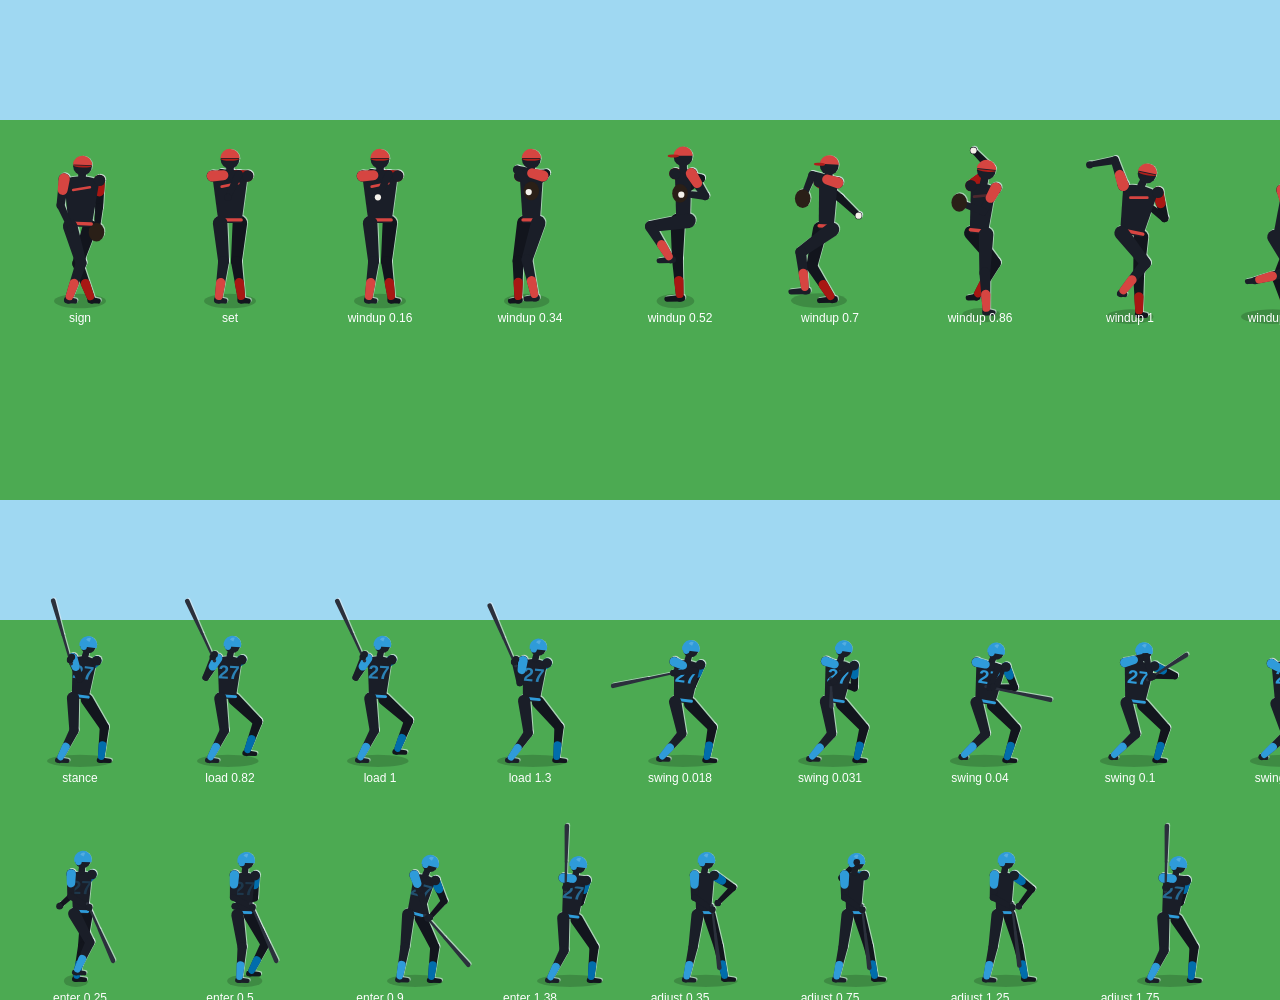
==== tools/poses.html @ 64b0436a "Add silhouette player rigs, 7 pitch types and bullpen - Players are now skeleton rigs (IK arms/legs," ====
<!doctype html>
<!-- Contact sheet of the player rig keyframes, for checking animations by eye.
     Serve the repo root and open /tools/poses.html -->
<html><head><meta charset="utf-8"><title>Pose sheet</title>
<style>body{margin:0;background:#4caa52;font:12px sans-serif}canvas{display:block}</style></head>
<body><canvas id="c"></canvas>
<script src="../js/util.js"></script><script src="../js/data.js"></script><script src="../js/sim.js"></script>
<script src="../js/render-bat.js"></script><script src="../js/rig.js"></script>
<script>
const c = document.getElementById('c'), ctx = c.getContext('2d');
const W = 1500, H = 1000; c.width = W; c.height = H;
ctx.fillStyle = '#4caa52'; ctx.fillRect(0, 0, W, H);
ctx.fillStyle = '#9fd8f2'; ctx.fillRect(0, 0, W, 120); ctx.fillRect(0, 500, W, 120);
function cell(i, row, label, draw) {
  const x = 80 + i * 150, y = row;
  draw(x, y);
  ctx.fillStyle = '#fff'; ctx.font = '12px sans-serif'; ctx.textAlign = 'center'; ctx.fillText(label, x, y + 22);
}
const color = '#d64541';
// Pitcher frames
const pt = [['sign'], ['set'], ['windup', 0.16], ['windup', 0.34], ['windup', 0.52], ['windup', 0.7], ['windup', 0.86], ['windup', 1.0], ['windup', 1.18], ['windup', 1.55]];
pt.forEach(([name, t], i) => {
  const r = BB.rig.makePitcher(); r.play(name, 0); r.time = 0; if (t) { r.t = 0; r.update(t); }
  cell(i, 300, name + (t != null ? ' ' + t : ''), (x, y) => BB.rig.drawPitcher(ctx, r, x, y, 26, color, 'R'));
});
// Batter frames
const bt = [['stance'], ['load', 0.82], ['load', 1.0], ['load', 1.3], ['swing', 0.018], ['swing', 0.031], ['swing', 0.04], ['swing', 0.1], ['swing', 0.2], ['swing', 0.34]];
bt.forEach(([name, t], i) => {
  const r = BB.rig.makeBatter(); r.play(name, 0, { ballY: 2.55 }); r.time = 0; if (t) { r.t = 0; r.update(t); }
  cell(i, 760, name + (t != null ? ' ' + t : ''), (x, y) => BB.rig.drawBatter(ctx, r, x, y, 22, '#2f9bd9', 'R', 27));
});
const rt = [['enter', 0.25], ['enter', 0.5], ['enter', 0.9], ['enter', 1.38], ['adjust', 0.35], ['adjust', 0.75], ['adjust', 1.25], ['adjust', 1.75]];
rt.forEach(([name, t], i) => {
  const r = BB.rig.makeBatter(); r.play(name, 0); r.time = 0; r.t = 0; r.update(t);
  cell(i, 980, name + ' ' + t, (x, y) => BB.rig.drawBatter(ctx, r, x + 40, y, 22, '#2f9bd9', 'R', 27));
});
// Lefties
const lp = BB.rig.makePitcher(); lp.play('windup', 0); lp.t = 0; lp.update(1.0);
cell(9, 520, 'LHP release', (x, y) => BB.rig.drawPitcher(ctx, lp, x, y, 26, '#6d4bb0', 'L'));
window.done = true;
</script></body></html>
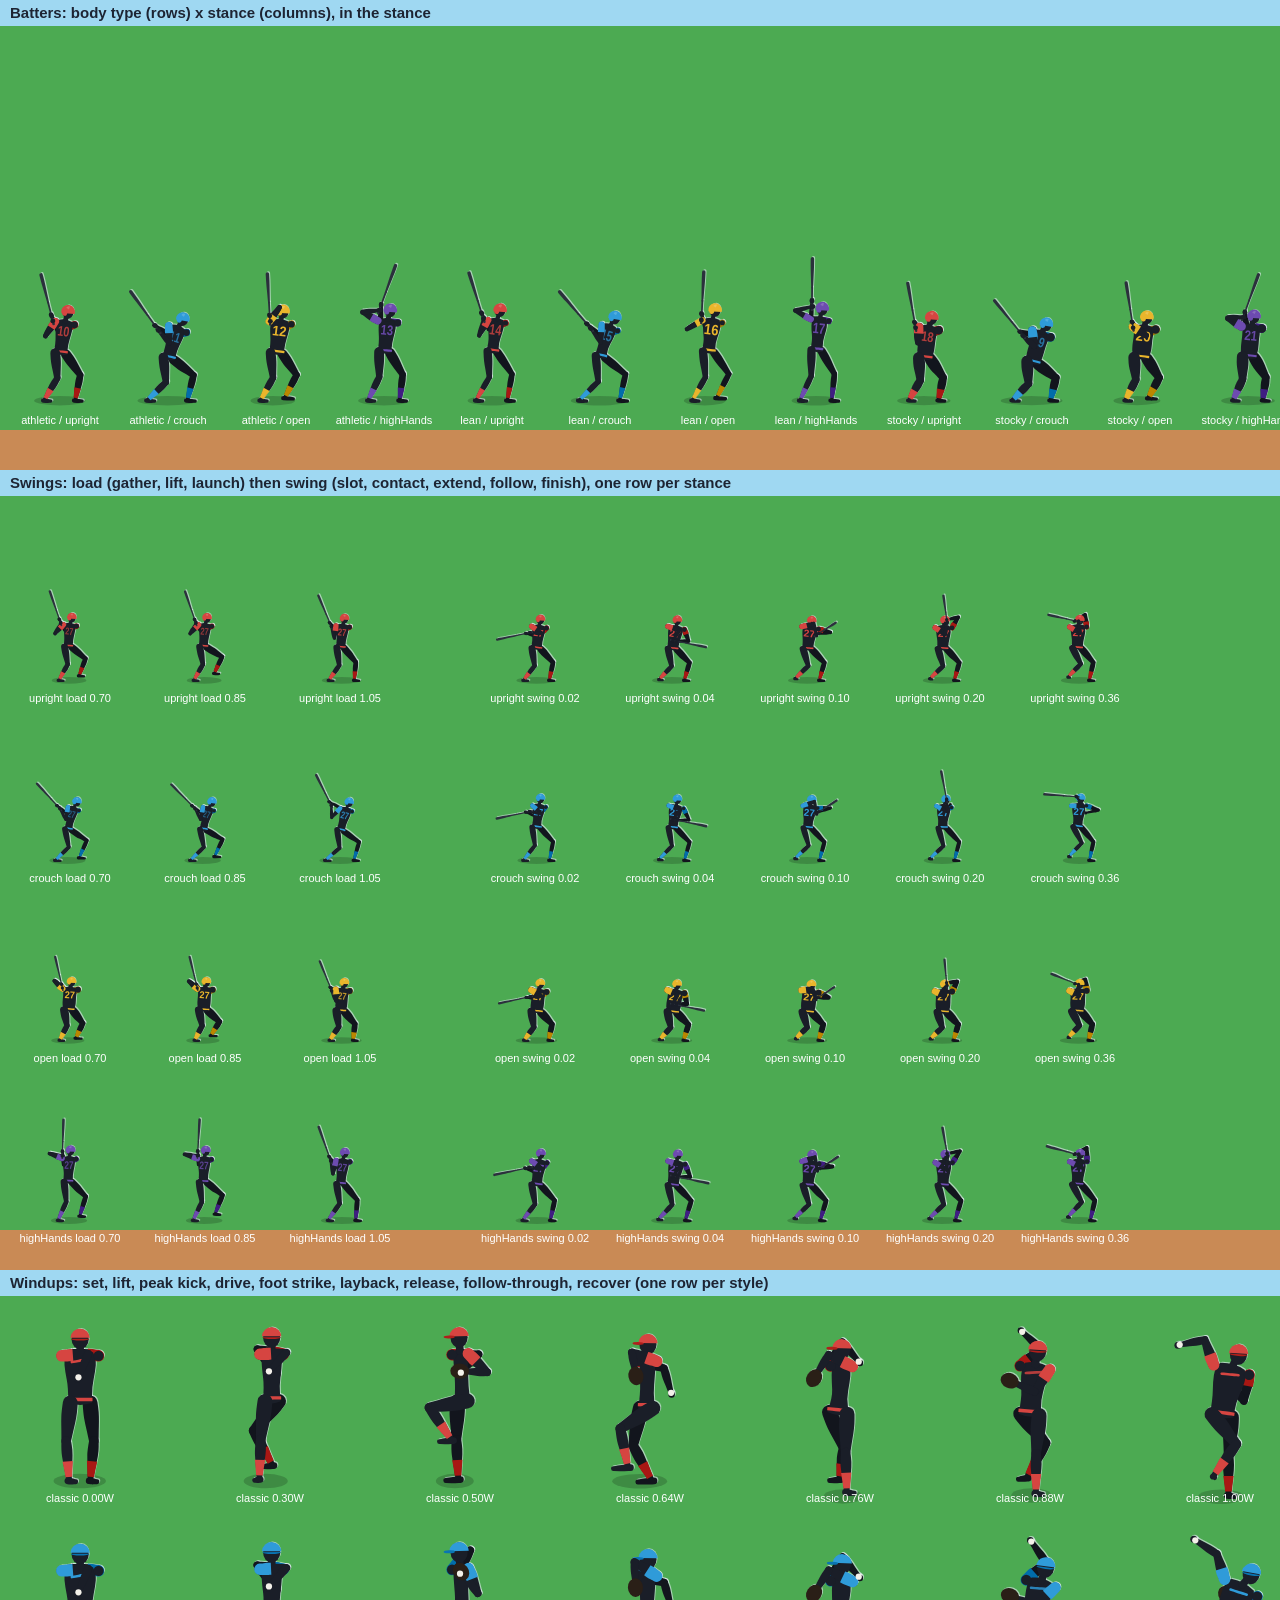
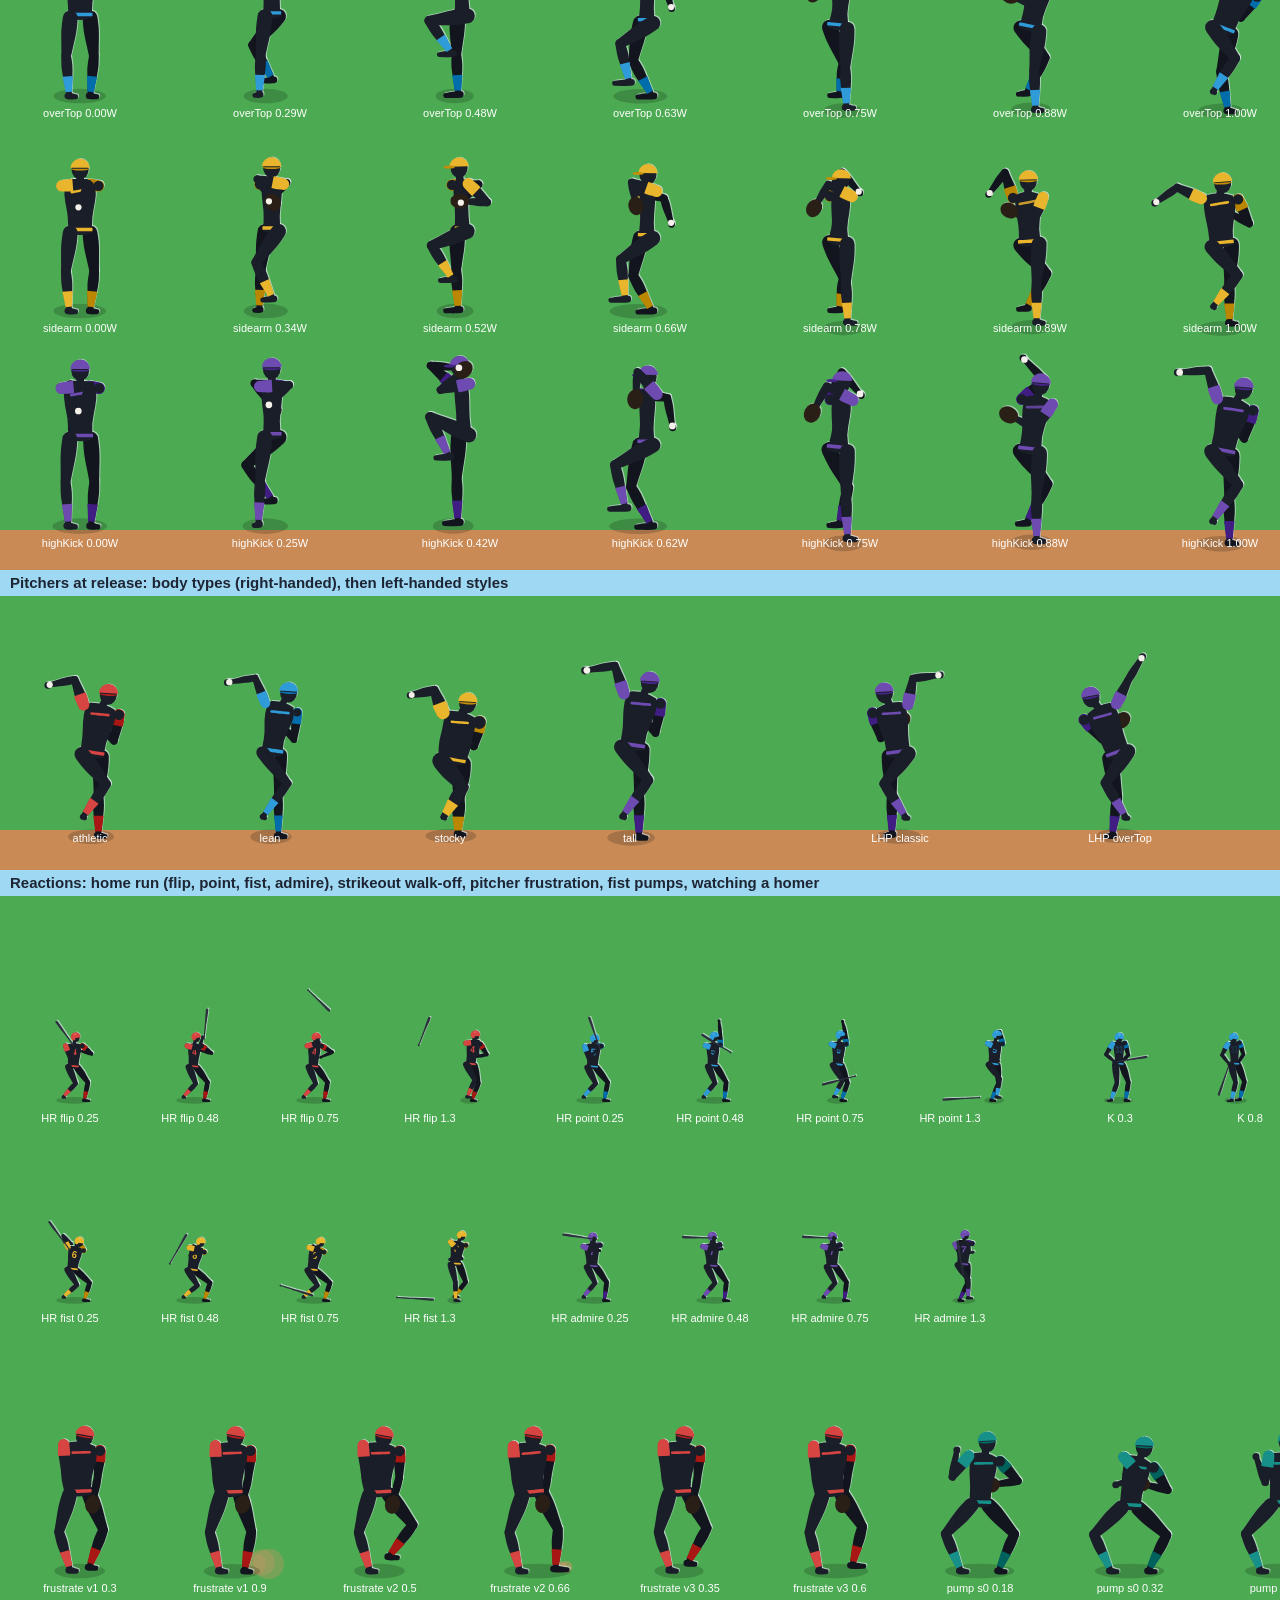
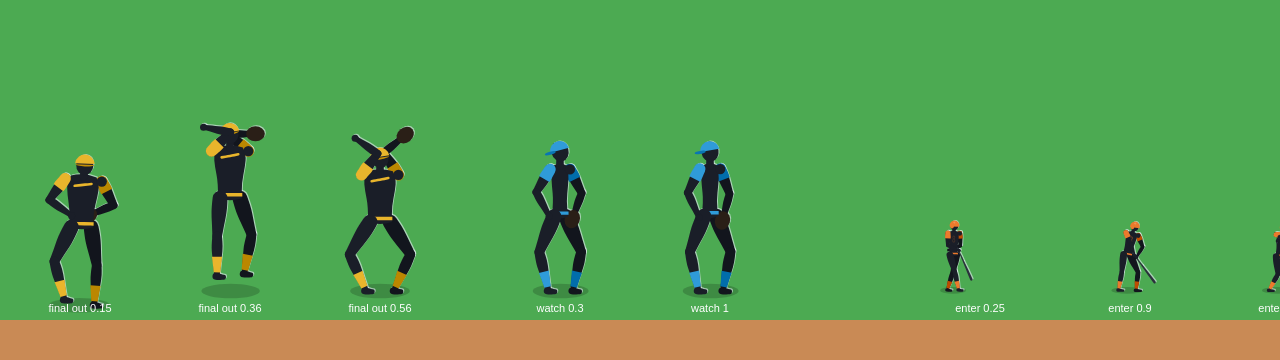
==== commit b59c3ca6: "WIP: paused (usage limit) — work in progress, not yet reviewed Co-Authored-By: Claude Opus 5.5 <nore" ====
--- a/tools/poses.html
+++ b/tools/poses.html
@@ -1,41 +1,131 @@
 <!doctype html>
-<!-- Contact sheet of the player rig keyframes, for checking animations by eye.
-     Serve the repo root and open /tools/poses.html -->
+<!-- Contact sheet of the player rigs, for checking animations by eye.
+     Serve the repo root and open /tools/poses.html (add ?section=pitch etc. to
+     show one section). Every body type x stance, every windup style at key
+     frames, swing finishes and the reactions. -->
 <html><head><meta charset="utf-8"><title>Pose sheet</title>
-<style>body{margin:0;background:#4caa52;font:12px sans-serif}canvas{display:block}</style></head>
+<style>body{margin:0;background:#3f8f45;font:12px sans-serif}canvas{display:block}</style></head>
 <body><canvas id="c"></canvas>
 <script src="../js/util.js"></script><script src="../js/data.js"></script><script src="../js/sim.js"></script>
-<script src="../js/render-bat.js"></script><script src="../js/rig.js"></script>
+<script src="../js/rig.js"></script><script src="../js/render-bat.js"></script>
 <script>
+const R = BB.rig;
 const c = document.getElementById('c'), ctx = c.getContext('2d');
-const W = 1500, H = 1000; c.width = W; c.height = H;
+const W = 1800, H = 3560; c.width = W; c.height = H;
 ctx.fillStyle = '#4caa52'; ctx.fillRect(0, 0, W, H);
-ctx.fillStyle = '#9fd8f2'; ctx.fillRect(0, 0, W, 120); ctx.fillRect(0, 500, W, 120);
-function cell(i, row, label, draw) {
-  const x = 80 + i * 150, y = row;
-  draw(x, y);
-  ctx.fillStyle = '#fff'; ctx.font = '12px sans-serif'; ctx.textAlign = 'center'; ctx.fillText(label, x, y + 22);
+let y0 = 0;
+function band(h, title) {
+  ctx.fillStyle = '#9fd8f2'; ctx.fillRect(0, y0, W, 26);
+  ctx.fillStyle = '#c98a55'; ctx.fillRect(0, y0 + h - 40, W, 40);
+  ctx.fillStyle = '#1d2433'; ctx.font = '700 15px sans-serif'; ctx.textAlign = 'left'; ctx.fillText(title, 10, y0 + 18);
+  const ty = y0; y0 += h; return ty;
 }
-const color = '#d64541';
-// Pitcher frames
-const pt = [['sign'], ['set'], ['windup', 0.16], ['windup', 0.34], ['windup', 0.52], ['windup', 0.7], ['windup', 0.86], ['windup', 1.0], ['windup', 1.18], ['windup', 1.55]];
-pt.forEach(([name, t], i) => {
-  const r = BB.rig.makePitcher(); r.play(name, 0); r.time = 0; if (t) { r.t = 0; r.update(t); }
-  cell(i, 300, name + (t != null ? ' ' + t : ''), (x, y) => BB.rig.drawPitcher(ctx, r, x, y, 26, color, 'R'));
+function label(x, y, text) {
+  ctx.fillStyle = '#fff'; ctx.font = '11px sans-serif'; ctx.textAlign = 'center'; ctx.fillText(text, x, y + 18);
+}
+// Run a rig to time t in small steps so props, dust and blends evolve.
+function at(rig, name, t, opts, seed) {
+  rig.rand = BB.U.seeded(seed || 7);
+  rig.play(name, 0, opts);
+  rig.time = 0;
+  const dt = 1 / 240;
+  for (let s = 0; s < t - 1e-9; s += dt) rig.update(Math.min(dt, t - s));
+  return rig;
+}
+const BODIES = ['athletic', 'lean', 'stocky', 'tall'];
+const STANCES = ['upright', 'crouch', 'open', 'highHands'];
+const WINDUPS = ['classic', 'overTop', 'sidearm', 'highKick'];
+const team = ['#d64541', '#2f9bd9', '#e9b52c', '#6d4bb0'];
+const WU = R.WINDUP;
+
+// 1. Batters: every body x stance (mid-waggle).
+let ty = band(470, 'Batters: body type (rows) x stance (columns), in the stance');
+BODIES.forEach((b, r) => STANCES.forEach((s, i) => {
+  const rig = at(R.makeBatter({ body: b, stance: s }), 'stance', 0.3);
+  const x = 110 + i * 200 + (r % 2) * 0, y = ty + 140 + r * 0;
+  const X = 60 + (r * 4 + i) * 108, Y = ty + 400;
+  R.drawBatter(ctx, rig, X, Y, 17, team[i], 'R', 10 + r * 4 + i);
+  label(X, Y + 6, b + ' / ' + s);
+}));
+
+// 2. Swing sequence per stance: load and swing key frames.
+ty = band(800, 'Swings: load (gather, lift, launch) then swing (slot, contact, extend, follow, finish), one row per stance');
+const swingFrames = [['load', 0.82 * WU], ['load', WU], ['load', WU + 0.2], ['swing', 0.018], ['swing', 0.04], ['swing', 0.1], ['swing', 0.2], ['swing', 0.36]];
+STANCES.forEach((s, r) => swingFrames.forEach(([n, t], i) => {
+  const rig = at(R.makeBatter({ stance: s, body: BODIES[r] }), n, t, { ballY: 2.55, ballX: 2.4 }, 3 + r);
+  const X = 70 + i * 135 + (i > 2 ? 60 : 0), Y = ty + 210 + r * 180;
+  R.drawBatter(ctx, rig, X, Y, 12, team[r], 'R', 27);
+  label(X, Y + 4, s + ' ' + n + ' ' + t.toFixed(2));
+}));
+
+// 3. Windups: every style at key frames (fractions of the windup).
+ty = band(900, 'Windups: set, lift, peak kick, drive, foot strike, layback, release, follow-through, recover (one row per style)');
+const wf = (st) => { const T = R.STYLES[st].t; return [0, T[1], T[2], T[3], T[4], T[5], 1, 1 + 0.14 / WU, 1 + 0.4 / WU]; };
+WINDUPS.forEach((st, r) => wf(st).forEach((f, i) => {
+  const rig = at(R.makePitcher({ windup: st, body: r === 3 ? 'tall' : 'athletic' }), 'windup', f * WU, null, 11);
+  const X = 80 + i * 190, Y = ty + 210 + r * 215;
+  R.drawPitcher(ctx, rig, X, Y, 26, team[r], 'R');
+  label(X, Y + 4, st + ' ' + f.toFixed(2) + 'W');
+}));
+
+// 4. Pitcher bodies and lefties at release.
+ty = band(300, 'Pitchers at release: body types (right-handed), then left-handed styles');
+BODIES.forEach((b, i) => {
+  const rig = at(R.makePitcher({ windup: 'classic', body: b }), 'windup', WU, null, 5);
+  const X = 90 + i * 180, Y = ty + 250;
+  R.drawPitcher(ctx, rig, X, Y, 26, team[i], 'R'); label(X, Y + 4, b);
 });
-// Batter frames
-const bt = [['stance'], ['load', 0.82], ['load', 1.0], ['load', 1.3], ['swing', 0.018], ['swing', 0.031], ['swing', 0.04], ['swing', 0.1], ['swing', 0.2], ['swing', 0.34]];
-bt.forEach(([name, t], i) => {
-  const r = BB.rig.makeBatter(); r.play(name, 0, { ballY: 2.55 }); r.time = 0; if (t) { r.t = 0; r.update(t); }
-  cell(i, 760, name + (t != null ? ' ' + t : ''), (x, y) => BB.rig.drawBatter(ctx, r, x, y, 22, '#2f9bd9', 'R', 27));
+WINDUPS.forEach((st, i) => {
+  const rig = at(R.makePitcher({ windup: st }), 'windup', WU * 0.97, null, 5);
+  const X = 900 + i * 220, Y = ty + 250;
+  R.drawPitcher(ctx, rig, X, Y, 26, '#6d4bb0', 'L'); label(X, Y + 4, 'LHP ' + st);
 });
-const rt = [['enter', 0.25], ['enter', 0.5], ['enter', 0.9], ['enter', 1.38], ['adjust', 0.35], ['adjust', 0.75], ['adjust', 1.25], ['adjust', 1.75]];
-rt.forEach(([name, t], i) => {
-  const r = BB.rig.makeBatter(); r.play(name, 0); r.time = 0; r.t = 0; r.update(t);
-  cell(i, 980, name + ' ' + t, (x, y) => BB.rig.drawBatter(ctx, r, x + 40, y, 22, '#2f9bd9', 'R', 27));
+
+// 5. Reactions.
+ty = band(1090, 'Reactions: home run (flip, point, fist, admire), strikeout walk-off, pitcher frustration, fist pumps, watching a homer');
+const CEL = ['flip', 'point', 'fist', 'admire'];
+CEL.forEach((cel, r) => [0.25, 0.48, 0.75, 1.3].forEach((t, i) => {
+  const rig = at(R.makeBatter({ celebrate: cel, stance: STANCES[r] }), 'hr', t, { dir: 1 }, 2);
+  const X = 70 + i * 120 + (r % 2) * 520, Y = ty + 230 + Math.floor(r / 2) * 200;
+  R.drawBatter(ctx, rig, X, Y, 12, team[r], 'R', 4 + r);
+  label(X, Y + 4, 'HR ' + cel + ' ' + t);
+}));
+[[0.3, false], [0.8, false], [1.4, false], [0.45, true], [1.0, true]].forEach(([t, looking], i) => {
+  const rig = at(R.makeBatter({ stance: 'crouch' }), 'kWalk', t, { looking }, looking ? 1 : 4);
+  const X = 1120 + i * 130, Y = ty + 230;
+  R.drawBatter(ctx, rig, X, Y, 12, '#2f9bd9', 'R', 33);
+  label(X, Y + 4, 'K ' + (looking ? 'looking ' : '') + t);
 });
-// Lefties
-const lp = BB.rig.makePitcher(); lp.play('windup', 0); lp.t = 0; lp.update(1.0);
-cell(9, 520, 'LHP release', (x, y) => BB.rig.drawPitcher(ctx, lp, x, y, 26, '#6d4bb0', 'L'));
+// Pitcher frustration: three variants picked by seed.
+[[1, 0.3], [1, 0.9], [2, 0.5], [2, 0.66], [3, 0.35], [3, 0.6]].forEach(([seed, t], i) => {
+  const rig = at(R.makePitcher({}), 'frustrate', t, null, [0, 3, 1, 2][seed]);
+  const X = 80 + i * 150, Y = ty + 700;
+  R.drawPitcher(ctx, rig, X, Y, 26, '#d64541', 'R');
+  label(X, Y + 4, 'frustrate v' + seed + ' ' + t);
+});
+[[0, 0.18], [0, 0.32], [1, 0.4], [4, 0.2], [4, 0.6]].forEach(([seed, t], i) => {
+  const rig = at(R.makePitcher({}), 'pump', t, null, seed);
+  const X = 980 + i * 150, Y = ty + 700;
+  R.drawPitcher(ctx, rig, X, Y, 26, '#17908a', 'R');
+  label(X, Y + 4, 'pump s' + seed + ' ' + t);
+});
+[0.15, 0.36, 0.56].forEach((t, i) => {
+  const rig = at(R.makePitcher({}), 'pump', t, { final: true }, 1);
+  const X = 80 + i * 150, Y = ty + 1020;
+  R.drawPitcher(ctx, rig, X, Y, 26, '#e9b52c', 'R');
+  label(X, Y + 4, 'final out ' + t);
+});
+[0.3, 1.0].forEach((t, i) => {
+  const rig = at(R.makePitcher({}), 'watch', t, null, 1);
+  const X = 560 + i * 150, Y = ty + 1020;
+  R.drawPitcher(ctx, rig, X, Y, 26, '#2f9bd9', 'R');
+  label(X, Y + 4, 'watch ' + t);
+});
+[0.25, 0.9, 1.4].forEach((t, i) => {
+  const rig = at(R.makeBatter({ stance: 'open' }), 'enter', t, null, 1);
+  const X = 980 + i * 150, Y = ty + 1020;
+  R.drawBatter(ctx, rig, X, Y, 12, '#ec7a2c', 'R', 8);
+  label(X, Y + 4, 'enter ' + t);
+});
 window.done = true;
 </script></body></html>
